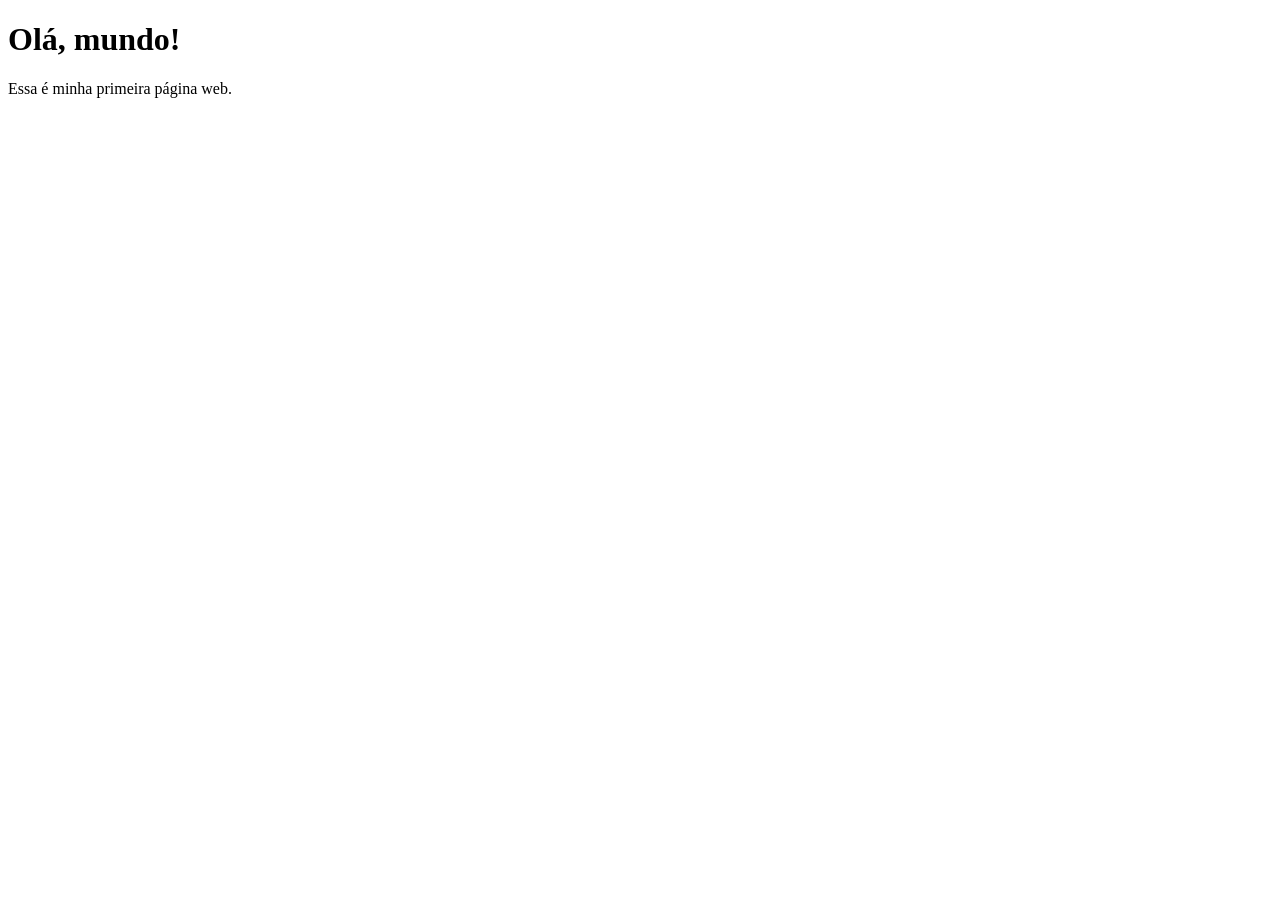
==== index.html @ f584561d "Primeira versão da página inicial" ====
<!DOCTYPE html>
<html lang="pt-BR">
  <head>
    <meta charset="UTF-8">
    <title>Minha Primeira Página</title>
  </head>
  <body>
    <h1>Olá, mundo!</h1>
    <p>Essa é minha primeira página web.</p>
  </body>
</html>
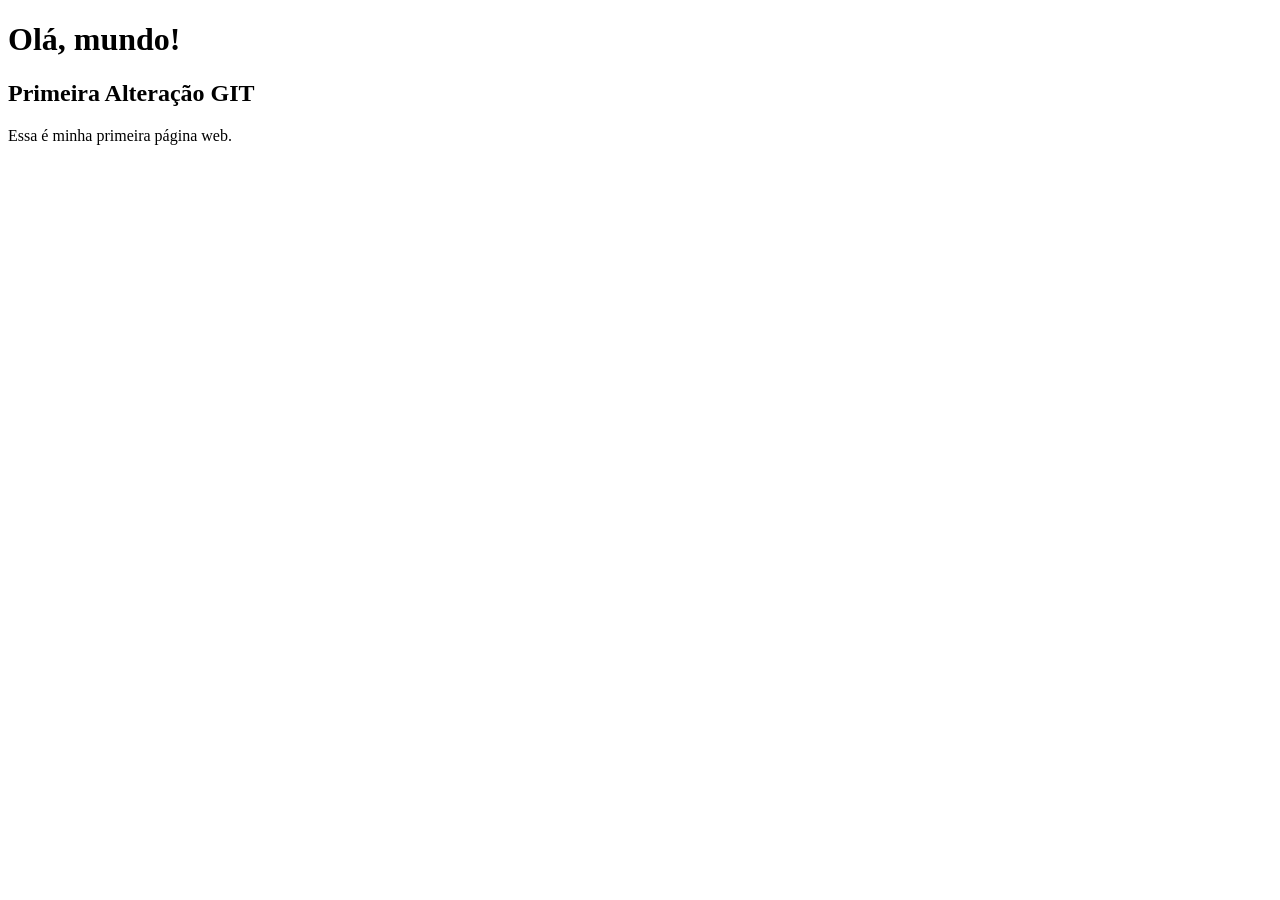
==== commit 2a7ae607: "Segunda versão da página inicial" ====
--- a/index.html
+++ b/index.html
@@ -6,6 +6,7 @@
   </head>
   <body>
     <h1>Olá, mundo!</h1>
+    <h2>Primeira Alteração GIT</h2>
     <p>Essa é minha primeira página web.</p>
   </body>
 </html>
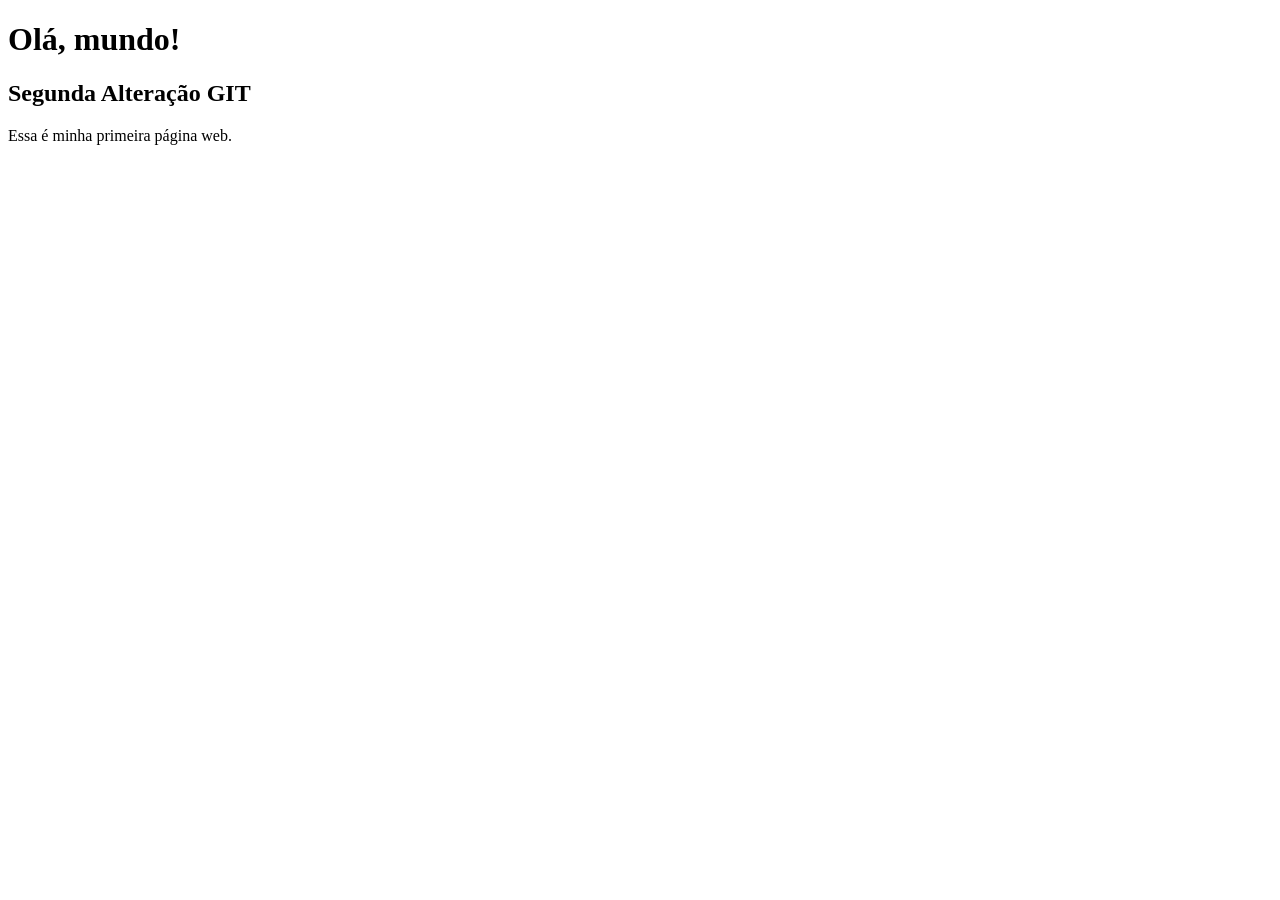
==== commit 8954c88a: "Terceira versão da página inicial" ====
--- a/index.html
+++ b/index.html
@@ -6,7 +6,7 @@
   </head>
   <body>
     <h1>Olá, mundo!</h1>
-    <h2>Primeira Alteração GIT</h2>
+    <h2>Segunda Alteração GIT</h2>
     <p>Essa é minha primeira página web.</p>
   </body>
 </html>
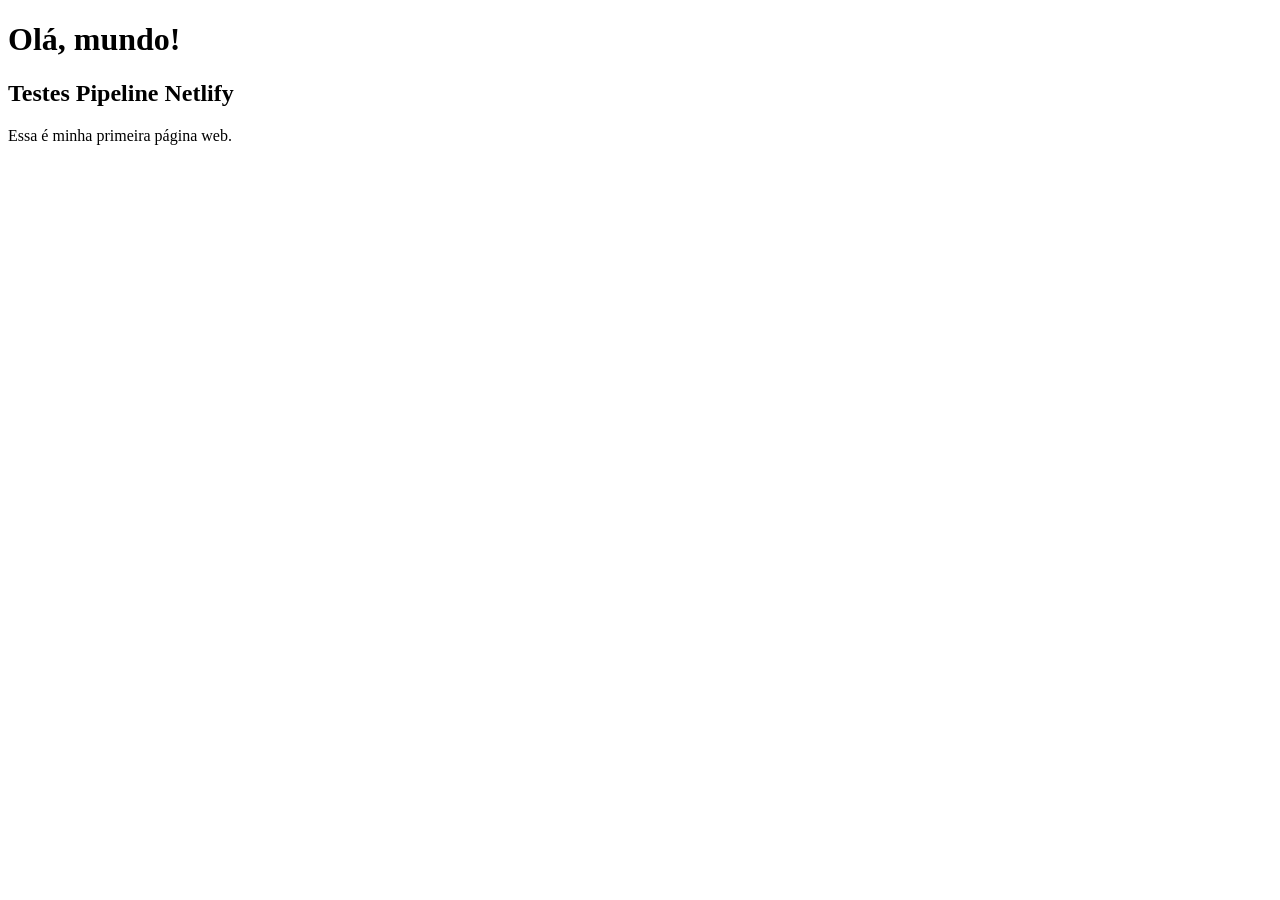
==== commit 9a3c3a09: "Primeiro teste com Pipeline Netlify" ====
--- a/index.html
+++ b/index.html
@@ -6,7 +6,7 @@
   </head>
   <body>
     <h1>Olá, mundo!</h1>
-    <h2>Segunda Alteração GIT</h2>
+    <h2>Testes Pipeline Netlify</h2>
     <p>Essa é minha primeira página web.</p>
   </body>
 </html>
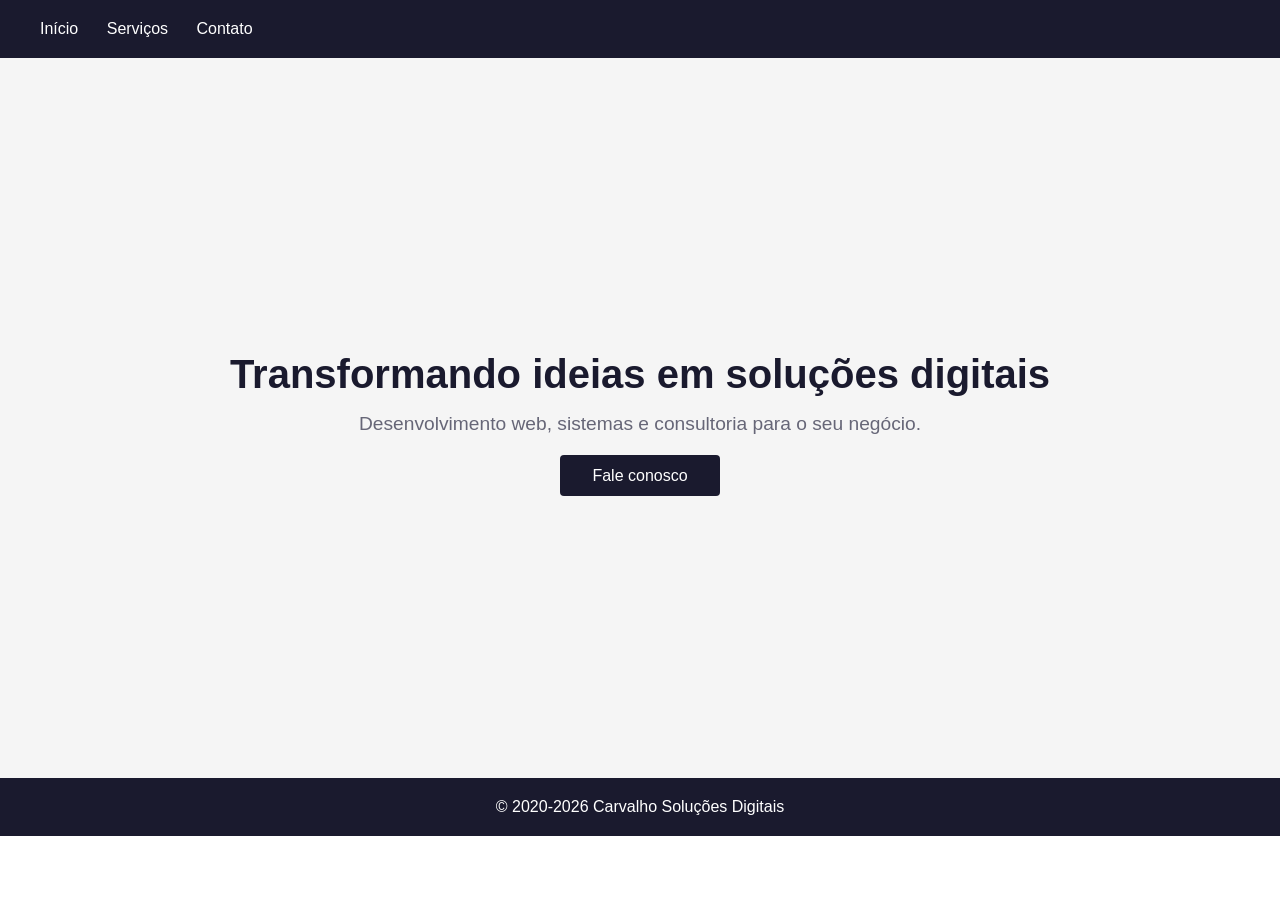
==== commit e3f130f1: "atualiza estrutura HTML e CSS" ====
--- a/index.html
+++ b/index.html
@@ -2,11 +2,31 @@
 <html lang="pt-BR">
   <head>
     <meta charset="UTF-8">
-    <title>Minha Primeira Página</title>
+    <meta name="viewport" content="width=device-width, initial-scale=1.0">
+    <title>Carvalho Soluções Digitais</title>
+    <link rel="stylesheet" href="style.css">
   </head>
   <body>
-    <h1>Olá, mundo!</h1>
-    <h2>Testes Pipeline Netlify</h2>
-    <p>Essa é minha primeira página web.</p>
+
+    <header>
+      <nav>
+        <a href="#">Início</a>
+        <a href="#">Serviços</a>
+        <a href="#">Contato</a>
+      </nav>
+    </header>
+
+    <main>
+      <section>
+        <h1>Transformando ideias em soluções digitais</h1>
+        <p>Desenvolvimento web, sistemas e consultoria para o seu negócio.</p>
+        <a href="#">Fale conosco</a>
+      </section>
+    </main>
+
+    <footer>
+      <p>© 2020-2026 Carvalho Soluções Digitais</p>
+    </footer>
+
   </body>
 </html>
--- a/style.css
+++ b/style.css
@@ -0,0 +1,58 @@
+* {
+  margin: 0;
+  padding: 0;
+  box-sizing: border-box;
+}
+
+body {
+  font-family: Arial, sans-serif;
+  color: #333;
+}
+
+header {
+  background-color: #1a1a2e;
+  padding: 20px 40px;
+}
+
+nav a {
+  color: #fff;
+  text-decoration: none;
+  margin-right: 24px;
+}
+
+main {
+  display: flex;
+  justify-content: center;
+  align-items: center;
+  min-height: 80vh;
+  text-align: center;
+  padding: 40px;
+  background-color: #f5f5f5;
+}
+
+main section h1 {
+  font-size: 2.5rem;
+  margin-bottom: 16px;
+  color: #1a1a2e;
+}
+
+main section p {
+  font-size: 1.2rem;
+  margin-bottom: 32px;
+  color: #667;
+}
+
+main section a {
+  background-color: #1a1a2e;
+  color: #fff;
+  padding: 12px 32px;
+  text-decoration: none;
+  border-radius: 4px;
+}
+
+footer {
+  text-align: center;
+  padding: 20px;
+  background-color: #1a1a2e;
+  color: #fff;
+}
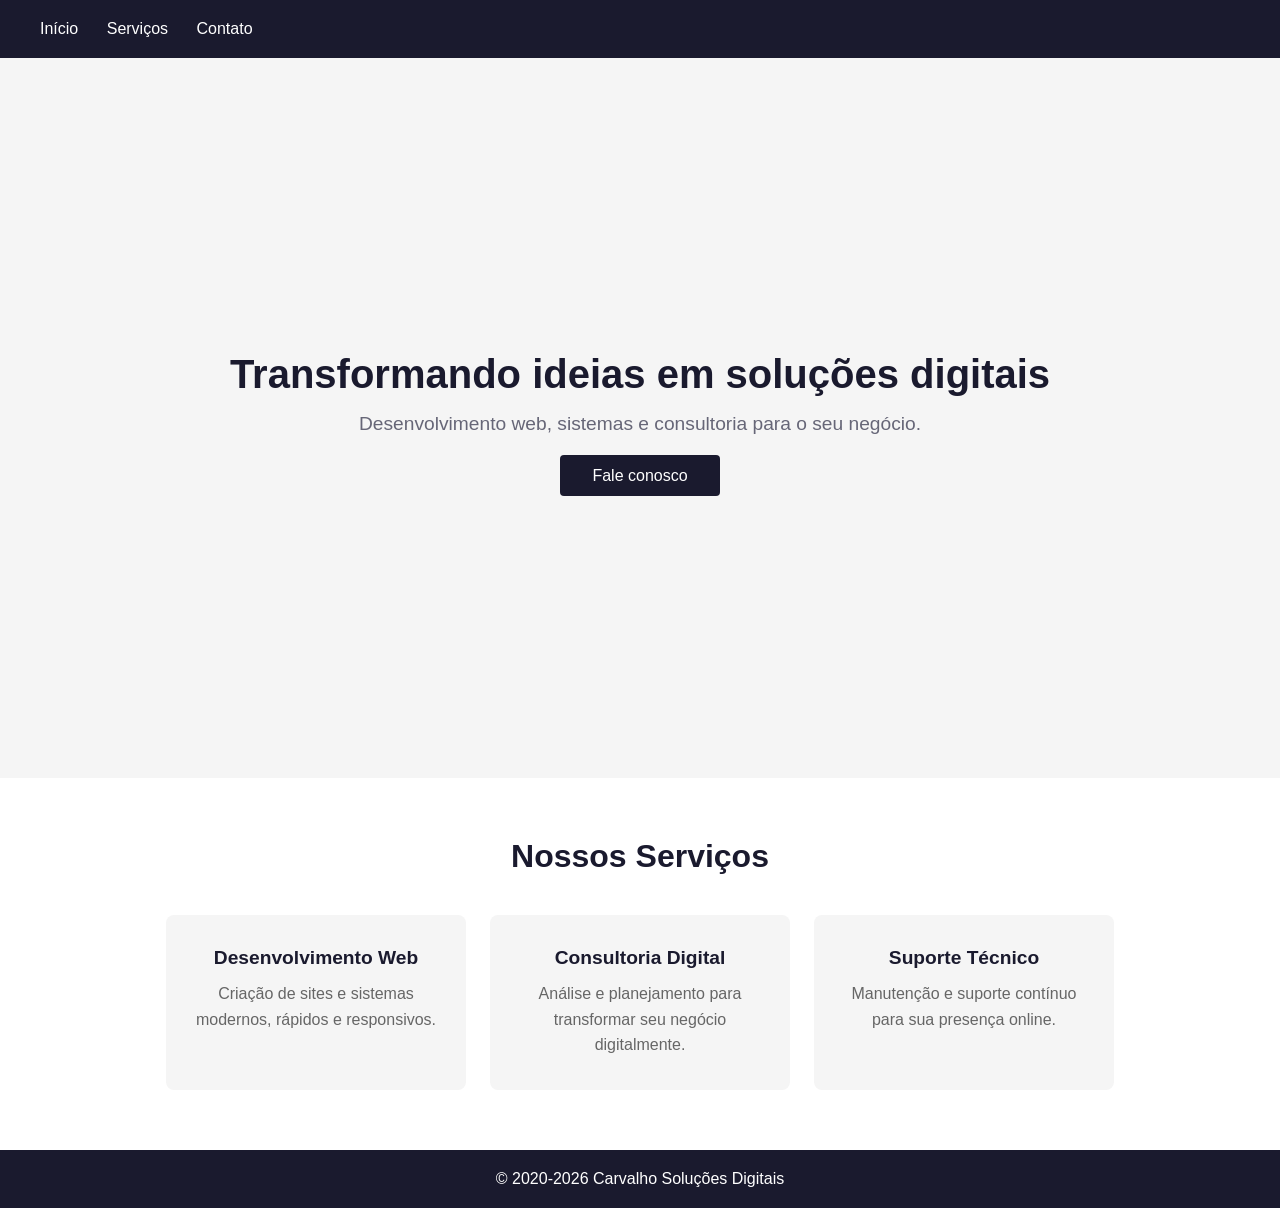
==== commit 6ba1ec33: "atualiza estrutura HTML e CSS FlexBox" ====
--- a/index.html
+++ b/index.html
@@ -24,6 +24,27 @@
       </section>
     </main>
 
+    <section class="servicos">
+  <h2>Nossos Serviços</h2>
+
+  <div class="cards">
+    <div class="card">
+      <h3>Desenvolvimento Web</h3>
+      <p>Criação de sites e sistemas modernos, rápidos e responsivos.</p>
+    </div>
+
+    <div class="card">
+      <h3>Consultoria Digital</h3>
+      <p>Análise e planejamento para transformar seu negócio digitalmente.</p>
+    </div>
+
+    <div class="card">
+      <h3>Suporte Técnico</h3>
+      <p>Manutenção e suporte contínuo para sua presença online.</p>
+    </div>
+  </div>
+</section>
+
     <footer>
       <p>© 2020-2026 Carvalho Soluções Digitais</p>
     </footer>
--- a/style.css
+++ b/style.css
@@ -55,4 +55,80 @@
   padding: 20px;
   background-color: #1a1a2e;
   color: #fff;
+}
+
+.servicos {
+  padding: 60px 40px;
+  text-align: center;
+  background-color: #fff;
+}
+
+.servicos h2 {
+  font-size: 2rem;
+  color: #1a1a2e;
+  margin-bottom: 40px;
+}
+
+.cards {
+  display: flex;
+  justify-content: center;
+  gap: 24px;
+}
+
+.card {
+  background-color: #f5f5f5;
+  border-radius: 8px;
+  padding: 32px 24px;
+  width: 300px;
+}
+
+.card h3 {
+  color: #1a1a2e;
+  margin-bottom: 12px;
+  font-size: 1.2rem;
+}
+
+.card p {
+  color: #666;
+  line-height: 1.6;
+}
+
+@media (max-width: 768px) {
+  header {
+    padding: 16px 20px;
+  }
+
+  nav a {
+    display: block;
+    margin-bottom: 8px;
+  }
+
+  main {
+    padding: 40px 20px;
+  }
+
+  main section h1 {
+    font-size: 1.8rem;
+  }
+
+  main section p {
+    font-size: 1rem;
+  }
+  footer {
+  text-align: center;
+  padding: 20px;
+  background-color: #1a1a2e;
+  color: #fff;
+}
+
+.cards {
+  flex-direction: column;
+  align-items: center;
+}
+
+.card {
+  width: 100%;
+  max-width: 400px;
+}
+
 }
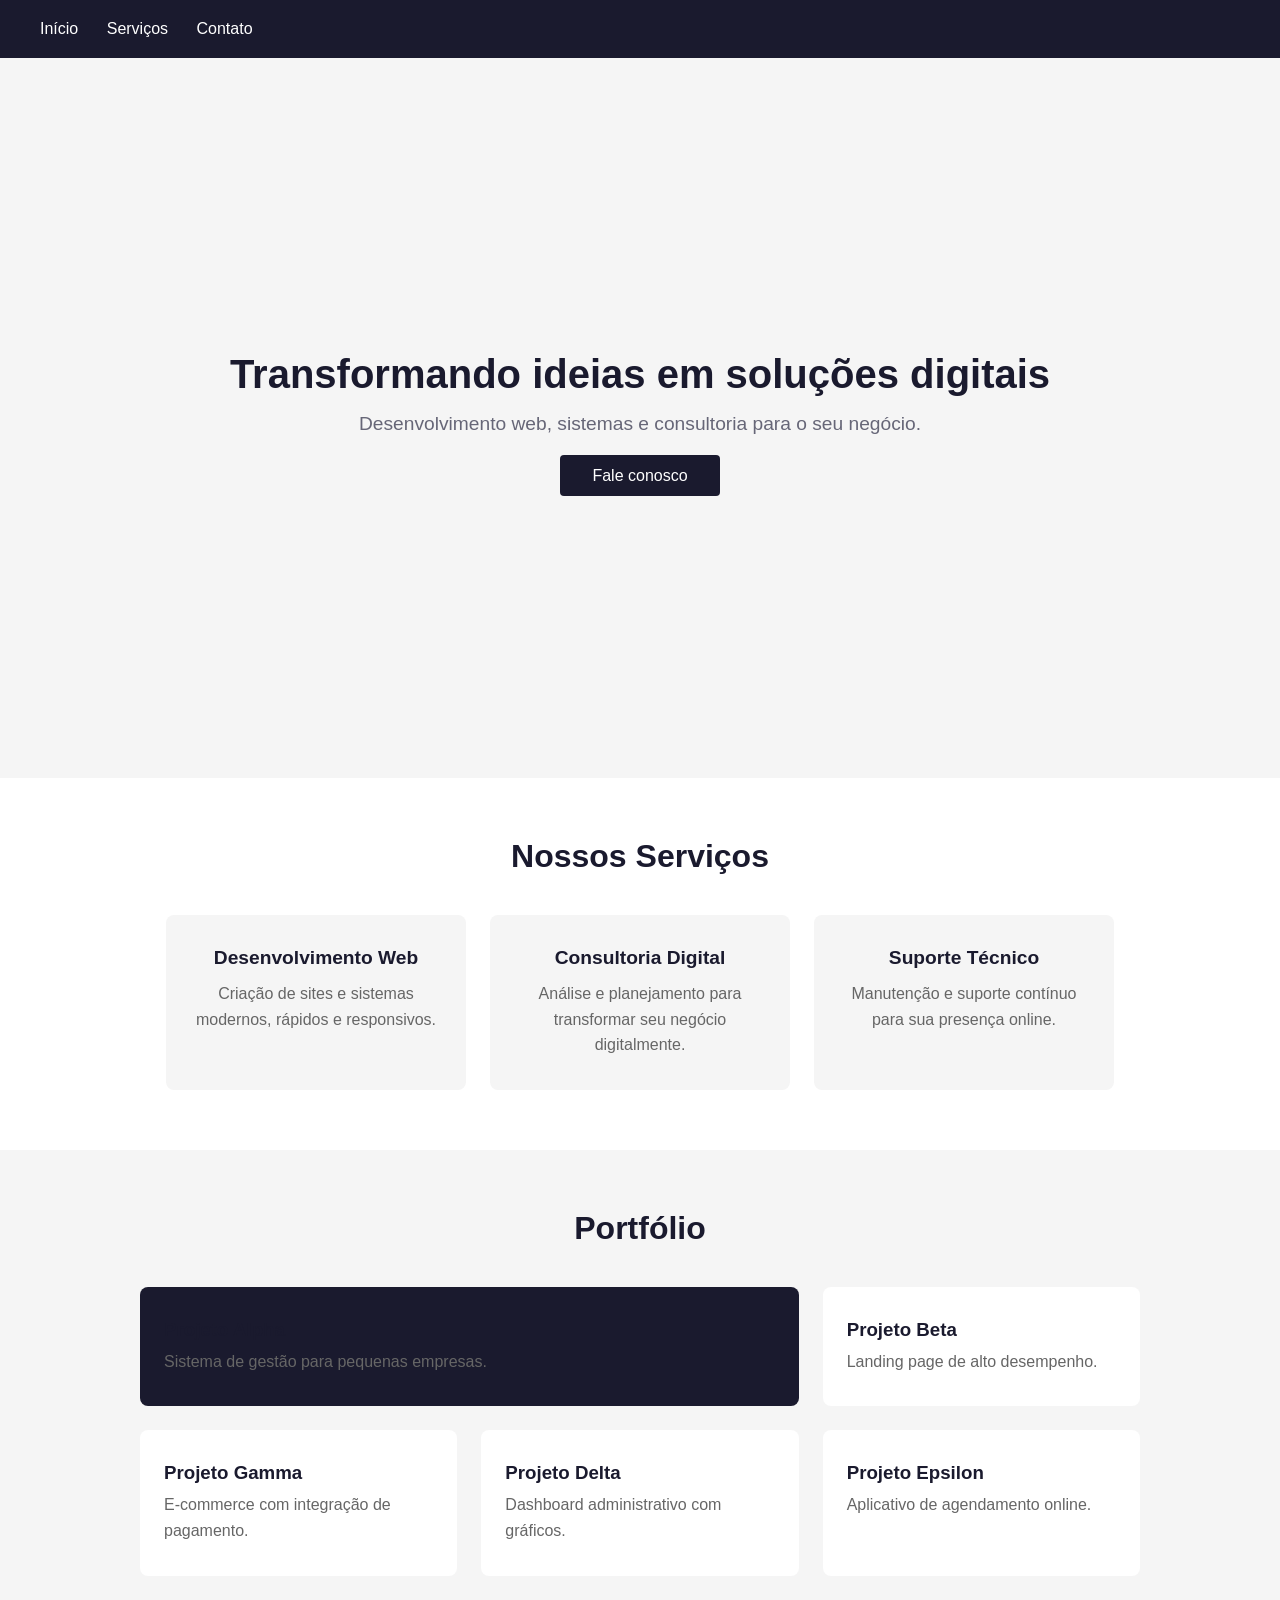
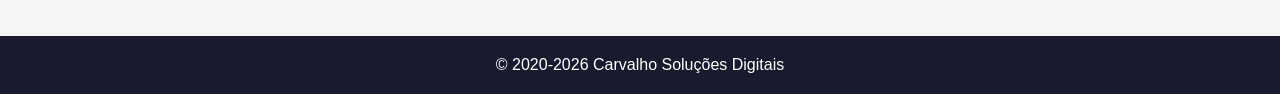
==== commit 0f37a25c: "atualiza estrutura HTML e CSS com GRID" ====
--- a/index.html
+++ b/index.html
@@ -45,6 +45,37 @@
   </div>
 </section>
 
+<section class="portfolio">
+  <h2>Portfólio</h2>
+
+  <div class="grid-portfolio">
+    <div class="projeto projeto-destaque">
+      <h3>Projeto Alpha</h3>
+      <p>Sistema de gestão para pequenas empresas.</p>
+    </div>
+
+    <div class="projeto">
+      <h3>Projeto Beta</h3>
+      <p>Landing page de alto desempenho.</p>
+    </div>
+
+    <div class="projeto">
+      <h3>Projeto Gamma</h3>
+      <p>E-commerce com integração de pagamento.</p>
+    </div>
+
+    <div class="projeto">
+      <h3>Projeto Delta</h3>
+      <p>Dashboard administrativo com gráficos.</p>
+    </div>
+
+    <div class="projeto">
+      <h3>Projeto Epsilon</h3>
+      <p>Aplicativo de agendamento online.</p>
+    </div>
+  </div>
+</section>
+
     <footer>
       <p>© 2020-2026 Carvalho Soluções Digitais</p>
     </footer>
--- a/style.css
+++ b/style.css
@@ -93,6 +93,55 @@
   line-height: 1.6;
 }
 
+.portfolio {
+  padding: 60px 40px;
+  background-color: #f5f5f5;
+  text-align: center;
+}
+
+.portfolio h2 {
+  font-size: 2rem;
+  color: #1a1a2e;
+  margin-bottom: 40px;
+}
+
+.grid-portfolio {
+  display: grid;
+  grid-template-columns: repeat(3, 1fr);
+  grid-template-rows: auto auto;
+  gap: 24px;
+  max-width: 1000px;
+  margin: 0 auto;
+}
+
+.projeto {
+  background-color: #fff;
+  border-radius: 8px;
+  padding: 32px 24px;
+  text-align: left;
+}
+
+.projeto-destaque {
+  grid-column: span 2;
+  background-color: #1a1a2e;
+  color: #fff;
+}
+
+.projeto-destaque p {
+  color: #ccc;
+  margin-top: 8px;
+}
+
+.projeto h3 {
+  color: #1a1a2e;
+  margin-bottom: 8px;
+}
+
+.projeto p {
+  color: #666;
+  line-height: 1.6;
+}
+
 @media (max-width: 768px) {
   header {
     padding: 16px 20px;
@@ -131,4 +180,12 @@
   max-width: 400px;
 }
 
+.grid-portfolio {
+  grid-template-columns: 1fr;
+}
+
+.projeto-destaque {
+  grid-column: span 1;
+}
+
 }
